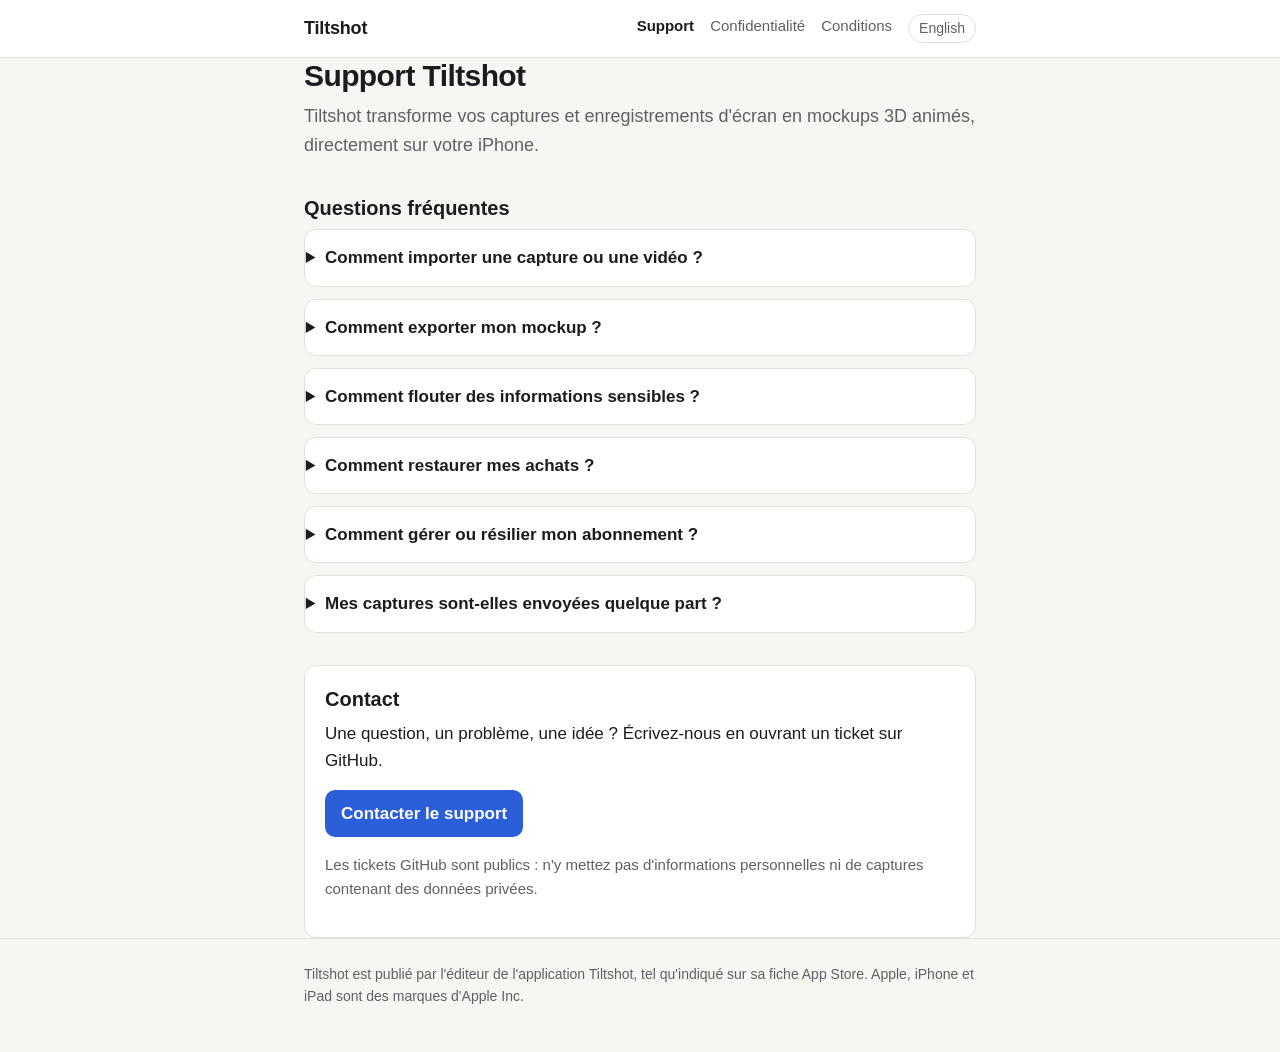
==== index.html @ 9b87c668 "Add Tiltshot support, privacy and terms pages (FR/EN) Static site for GitHub Pages: support FAQ, pri" ====
<!doctype html>
<html lang="fr">
<head>
  <meta charset="utf-8">
  <meta name="viewport" content="width=device-width, initial-scale=1">
  <title>Support · Tiltshot</title>
  <meta name="description" content="Aide et contact pour Tiltshot, l'app iOS qui transforme vos captures d'écran en mockups 3D.">
  <link rel="alternate" hreflang="fr" href="https://math-mo.github.io/tiltshot-site/">
  <link rel="alternate" hreflang="en" href="https://math-mo.github.io/tiltshot-site/en/">
  <link rel="stylesheet" href="style.css">
</head>
<body>
  <header class="site">
    <div class="wrap">
      <a class="brand" href="./">Tiltshot</a>
      <nav class="links" aria-label="Pages">
        <a href="./" aria-current="page">Support</a>
        <a href="privacy/">Confidentialité</a>
        <a href="terms/">Conditions</a>
        <a class="lang" href="en/" hreflang="en" lang="en">English</a>
      </nav>
    </div>
  </header>
  <main class="wrap">
    <h1>Support Tiltshot</h1>
    <p class="lede">Tiltshot transforme vos captures et enregistrements d'écran en mockups 3D animés, directement sur votre iPhone.</p>

    <h2>Questions fréquentes</h2>

    <details>
      <summary>Comment importer une capture ou une vidéo ?</summary>
      <p>Deux possibilités :</p>
      <ul>
        <li><strong>Depuis n'importe quelle app</strong> : touchez Partager sur une capture ou un enregistrement d'écran (dans Photos, par exemple), puis choisissez Tiltshot.</li>
        <li><strong>Depuis Tiltshot</strong> : importez depuis Photos ou Fichiers, ou touchez « Dernière capture » pour reprendre votre capture la plus récente.</li>
      </ul>
      <p>Tiltshot reconnaît le modèle d'appareil d'après la taille de l'image et choisit le bon cadre. Vous pouvez en changer à tout moment.</p>
    </details>

    <details>
      <summary>Comment exporter mon mockup ?</summary>
      <p>Lancez l'export depuis l'éditeur et choisissez le format : image PNG ou JPEG, vidéo MP4, ou GIF animé. Vous pouvez ensuite enregistrer le résultat dans Photos, dans Fichiers, ou le partager directement.</p>
      <p>La version gratuite exporte jusqu'en 1080p et 30 images par seconde, avec le filigrane « Made with Tiltshot ». Tiltshot Pro débloque la 4K, 60 images par seconde, la vidéo transparente et l'export sans filigrane.</p>
      <p>Pour enregistrer dans Photos, Tiltshot demande seulement l'autorisation « ajout seul ».</p>
    </details>

    <details>
      <summary>Comment flouter des informations sensibles ?</summary>
      <p>Utilisez « Masquer les infos sensibles » : Tiltshot repère sur la capture les e-mails, numéros de téléphone, adresses, liens, IBAN et numéros de carte, puis les floute ou les pixellise. Vous pouvez aussi ajouter une zone à la main, ou en retirer une.</p>
      <p>La détection peut se lancer automatiquement à chaque import : activez-la dans les réglages de l'app. Elle se fait entièrement sur l'iPhone, et l'image d'origine est conservée.</p>
    </details>

    <details>
      <summary>Comment restaurer mes achats ?</summary>
      <p>Si vous avez déjà acheté Tiltshot Pro (abonnement ou achat à vie), sur un autre appareil ou avant une réinstallation, touchez « Restaurer les achats » dans l'app. Utilisez le même compte Apple que lors de l'achat.</p>
    </details>

    <details>
      <summary>Comment gérer ou résilier mon abonnement ?</summary>
      <p>Les abonnements sont gérés par Apple. Touchez « Gérer l'abonnement » dans l'app, ou ouvrez Réglages sur votre iPhone, touchez votre nom, puis Abonnements.</p>
      <p>Un abonnement se renouvelle automatiquement, sauf s'il est désactivé au moins 24 heures avant la fin de la période en cours. Les remboursements sont traités par Apple : <a href="https://reportaproblem.apple.com">reportaproblem.apple.com</a>.</p>
    </details>

    <details>
      <summary>Mes captures sont-elles envoyées quelque part ?</summary>
      <p>Non. Vos captures, vidéos et projets restent sur votre appareil. Tiltshot n'a pas de compte, pas de serveur, pas de publicité ni de suivi. Voir la <a href="privacy/">politique de confidentialité</a>.</p>
    </details>

    <section class="contact" id="contact">
      <h2>Contact</h2>
      <p>Une question, un problème, une idée ? Écrivez-nous en ouvrant un ticket sur GitHub.</p>
      <!-- TODO: support email -->
      <p><a class="button" href="https://github.com/Math-MO/tiltshot-site/issues">Contacter le support</a></p>
      <p class="note">Les tickets GitHub sont publics : n'y mettez pas d'informations personnelles ni de captures contenant des données privées.</p>
    </section>
  </main>
  <footer class="site">
    <div class="wrap">
      <p>Tiltshot est publié par l'éditeur de l'application Tiltshot, tel qu'indiqué sur sa fiche App Store. Apple, iPhone et iPad sont des marques d'Apple Inc.</p>
    </div>
  </footer>
</body>
</html>
---- style.css ----
:root {
  --bg: #f7f6f3;
  --surface: #ffffff;
  --text: #1c1c1e;
  --muted: #5f5f66;
  --line: #e2e0da;
  --accent: #2b5fd9;
  --accent-text: #ffffff;
  color-scheme: light dark;
}

@media (prefers-color-scheme: dark) {
  :root {
    --bg: #141416;
    --surface: #1c1c1f;
    --text: #ececef;
    --muted: #a1a1aa;
    --line: #2e2e33;
    --accent: #7ea2ff;
    --accent-text: #0e1220;
  }
}

*,
*::before,
*::after {
  box-sizing: border-box;
}

html {
  -webkit-text-size-adjust: 100%;
  text-size-adjust: 100%;
}

body {
  margin: 0;
  background: var(--bg);
  color: var(--text);
  font-family: -apple-system, BlinkMacSystemFont, "SF Pro Text", "Segoe UI", Roboto, "Helvetica Neue", Arial, sans-serif;
  font-size: 1.0625rem;
  line-height: 1.6;
}

a {
  color: var(--accent);
  text-underline-offset: 0.15em;
}

a:focus-visible {
  outline: 2px solid var(--accent);
  outline-offset: 2px;
  border-radius: 2px;
}

.wrap {
  max-width: 44rem;
  margin: 0 auto;
  padding: 0 1rem;
}

header.site {
  border-bottom: 1px solid var(--line);
  background: var(--surface);
}

header.site .wrap {
  display: flex;
  flex-wrap: wrap;
  align-items: center;
  justify-content: space-between;
  gap: 0.5rem 1rem;
  padding-top: 0.875rem;
  padding-bottom: 0.875rem;
}

.brand {
  font-weight: 700;
  font-size: 1.125rem;
  letter-spacing: -0.01em;
  color: var(--text);
  text-decoration: none;
}

nav.links {
  display: flex;
  flex-wrap: wrap;
  gap: 0.25rem 1rem;
  font-size: 0.9375rem;
}

nav.links a {
  color: var(--muted);
  text-decoration: none;
}

nav.links a[aria-current="page"] {
  color: var(--text);
  font-weight: 600;
}

nav.links a:hover {
  color: var(--text);
}

.lang {
  font-size: 0.875rem;
  border: 1px solid var(--line);
  border-radius: 999px;
  padding: 0.125rem 0.625rem;
  text-decoration: none;
  color: var(--muted);
}

main {
  padding: 2rem 0 3rem;
}

h1 {
  font-size: 1.875rem;
  line-height: 1.2;
  letter-spacing: -0.02em;
  margin: 0 0 0.5rem;
}

h2 {
  font-size: 1.25rem;
  line-height: 1.3;
  margin: 2.25rem 0 0.5rem;
}

h3 {
  font-size: 1.0625rem;
  margin: 1.5rem 0 0.25rem;
}

p,
ul {
  margin: 0 0 1rem;
}

ul {
  padding-left: 1.25rem;
}

li {
  margin-bottom: 0.375rem;
}

.updated {
  color: var(--muted);
  font-size: 0.9375rem;
  margin-bottom: 1.5rem;
}

.lede {
  font-size: 1.125rem;
  color: var(--muted);
}

.summary {
  background: var(--surface);
  border: 1px solid var(--line);
  border-radius: 12px;
  padding: 1rem 1.25rem 0.25rem;
  margin: 1.5rem 0;
}

.summary h2 {
  margin-top: 0;
  font-size: 1.0625rem;
}

details {
  background: var(--surface);
  border: 1px solid var(--line);
  border-radius: 12px;
  padding: 0 1.25rem;
  margin-bottom: 0.75rem;
}

summary {
  cursor: pointer;
  font-weight: 600;
  padding: 0.875rem 0;
  list-style-position: outside;
}

details[open] summary {
  border-bottom: 1px solid var(--line);
  margin-bottom: 0.75rem;
}

.contact {
  background: var(--surface);
  border: 1px solid var(--line);
  border-radius: 12px;
  padding: 1.25rem;
  margin-top: 2rem;
}

.contact h2 {
  margin-top: 0;
}

.button {
  display: inline-block;
  background: var(--accent);
  color: var(--accent-text);
  text-decoration: none;
  font-weight: 600;
  border-radius: 10px;
  padding: 0.625rem 1rem;
}

.note {
  color: var(--muted);
  font-size: 0.9375rem;
}

footer.site {
  border-top: 1px solid var(--line);
  color: var(--muted);
  font-size: 0.875rem;
  padding: 1.5rem 0 2.5rem;
}

footer.site p {
  margin: 0 0 0.25rem;
}

@media (max-width: 30rem) {
  body {
    font-size: 1rem;
  }

  h1 {
    font-size: 1.5rem;
  }

  main {
    padding-top: 1.5rem;
  }
}
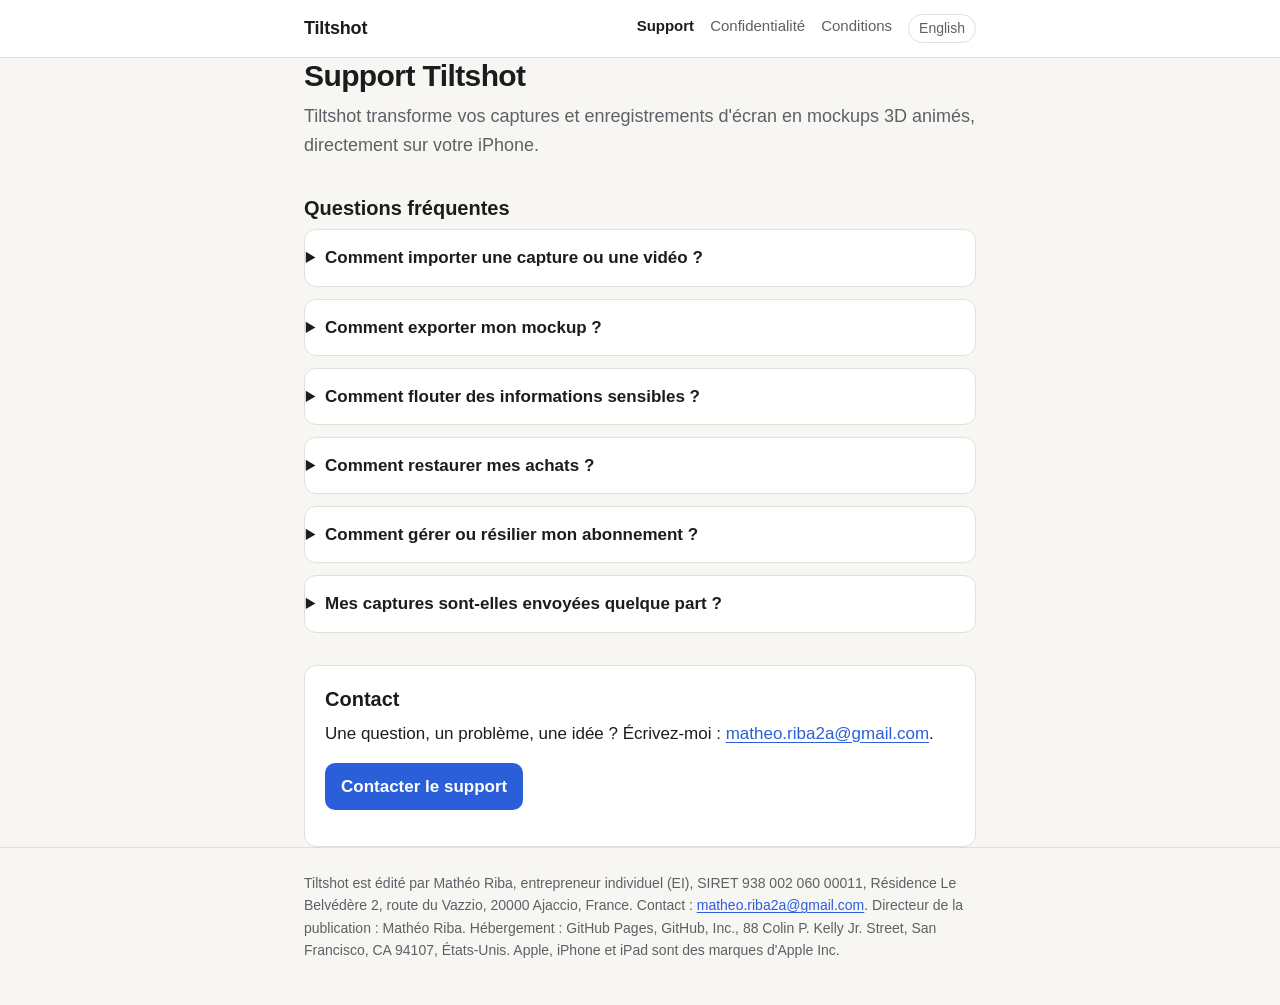
==== commit bedf0302: "Add the publisher, support email and hosting details Co-Authored-By: Claude Opus 5.5 <noreply@anthro" ====
--- a/index.html
+++ b/index.html
@@ -68,15 +68,13 @@
 
     <section class="contact" id="contact">
       <h2>Contact</h2>
-      <p>Une question, un problème, une idée ? Écrivez-nous en ouvrant un ticket sur GitHub.</p>
-      <!-- TODO: support email -->
-      <p><a class="button" href="https://github.com/Math-MO/tiltshot-site/issues">Contacter le support</a></p>
-      <p class="note">Les tickets GitHub sont publics : n'y mettez pas d'informations personnelles ni de captures contenant des données privées.</p>
+      <p>Une question, un problème, une idée ? Écrivez-moi : <a href="mailto:matheo.riba2a@gmail.com">matheo.riba2a@gmail.com</a>.</p>
+      <p><a class="button" href="mailto:matheo.riba2a@gmail.com">Contacter le support</a></p>
     </section>
   </main>
   <footer class="site">
     <div class="wrap">
-      <p>Tiltshot est publié par l'éditeur de l'application Tiltshot, tel qu'indiqué sur sa fiche App Store. Apple, iPhone et iPad sont des marques d'Apple Inc.</p>
+      <p>Tiltshot est édité par Mathéo Riba, entrepreneur individuel (EI), SIRET 938 002 060 00011, Résidence Le Belvédère 2, route du Vazzio, 20000 Ajaccio, France. Contact : <a href="mailto:matheo.riba2a@gmail.com">matheo.riba2a@gmail.com</a>. Directeur de la publication : Mathéo Riba. Hébergement : GitHub Pages, GitHub, Inc., 88 Colin P. Kelly Jr. Street, San Francisco, CA 94107, États-Unis. Apple, iPhone et iPad sont des marques d'Apple Inc.</p>
     </div>
   </footer>
 </body>
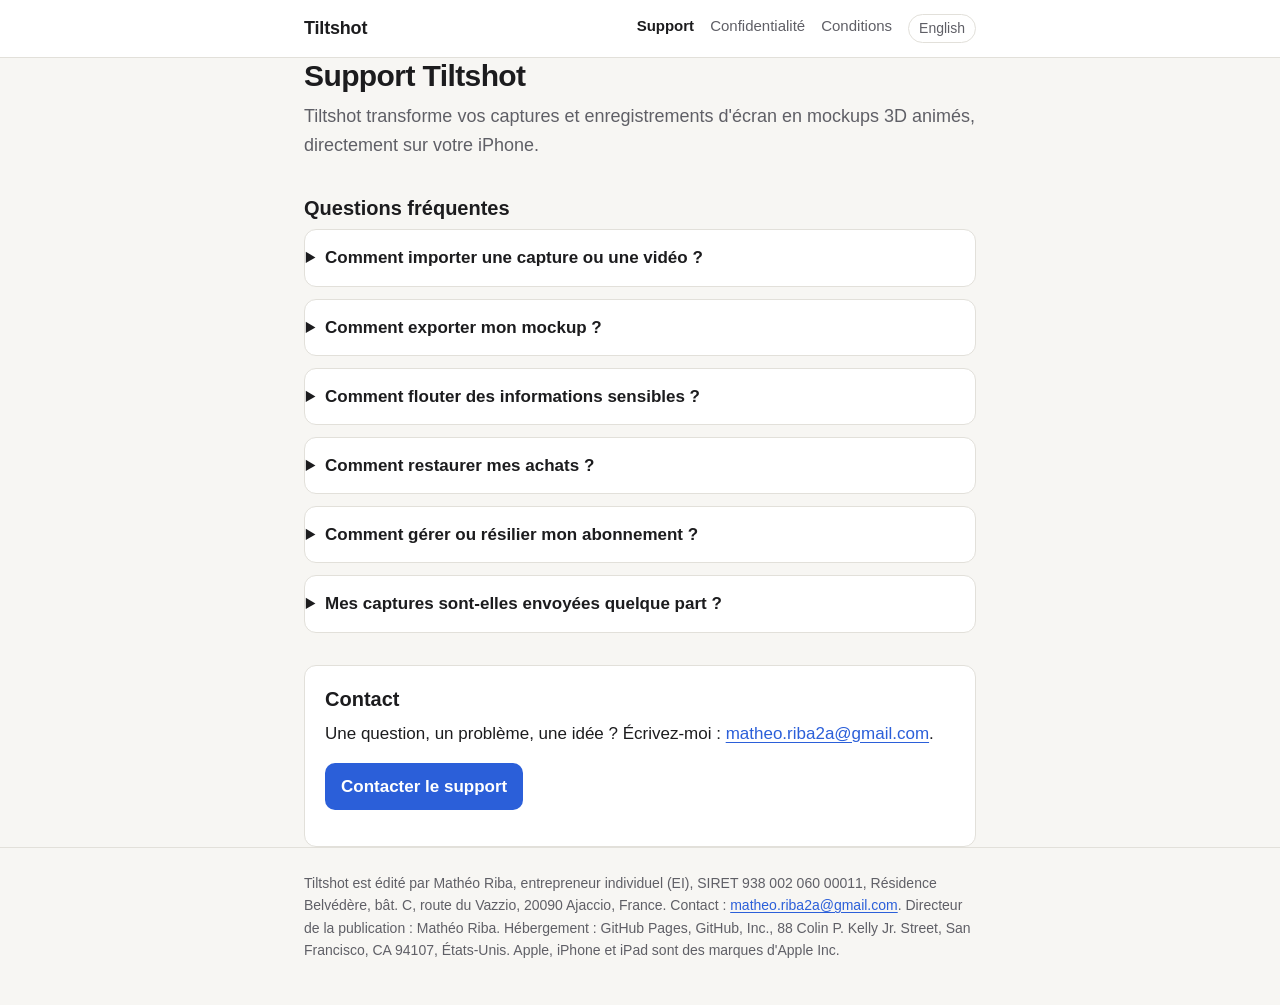
==== commit 0e1ad280: "Correct the publisher address to match the DSA declaration Co-Authored-By: Claude Opus 5.5 <noreply@" ====
--- a/index.html
+++ b/index.html
@@ -74,7 +74,7 @@
   </main>
   <footer class="site">
     <div class="wrap">
-      <p>Tiltshot est édité par Mathéo Riba, entrepreneur individuel (EI), SIRET 938 002 060 00011, Résidence Le Belvédère 2, route du Vazzio, 20000 Ajaccio, France. Contact : <a href="mailto:matheo.riba2a@gmail.com">matheo.riba2a@gmail.com</a>. Directeur de la publication : Mathéo Riba. Hébergement : GitHub Pages, GitHub, Inc., 88 Colin P. Kelly Jr. Street, San Francisco, CA 94107, États-Unis. Apple, iPhone et iPad sont des marques d'Apple Inc.</p>
+      <p>Tiltshot est édité par Mathéo Riba, entrepreneur individuel (EI), SIRET 938 002 060 00011, Résidence Belvédère, bât. C, route du Vazzio, 20090 Ajaccio, France. Contact : <a href="mailto:matheo.riba2a@gmail.com">matheo.riba2a@gmail.com</a>. Directeur de la publication : Mathéo Riba. Hébergement : GitHub Pages, GitHub, Inc., 88 Colin P. Kelly Jr. Street, San Francisco, CA 94107, États-Unis. Apple, iPhone et iPad sont des marques d'Apple Inc.</p>
     </div>
   </footer>
 </body>
